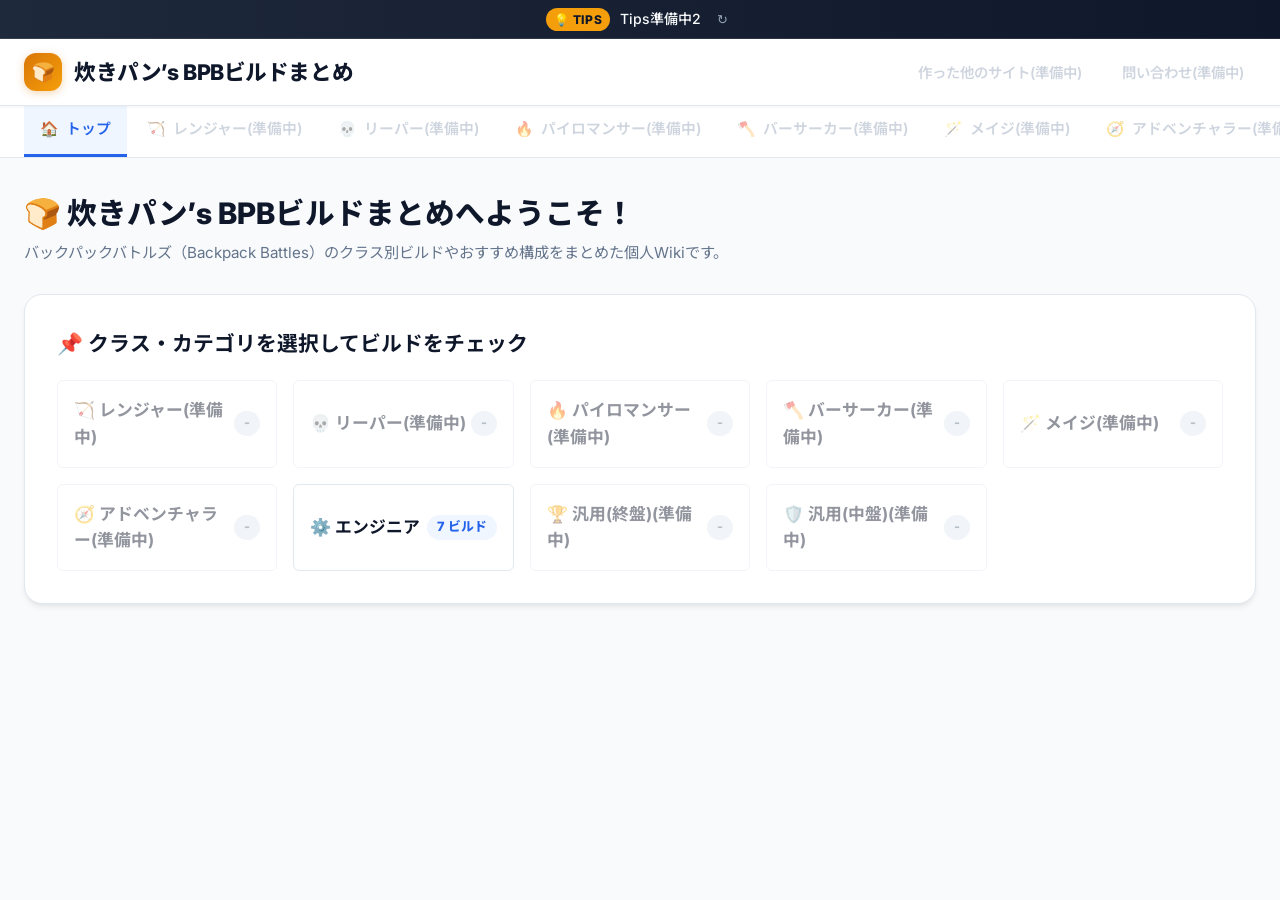
==== index.html @ 92892c9b "Add files via upload" ====
<!DOCTYPE html>
<html lang="ja">
<head>
  <meta charset="UTF-8">
  <meta name="viewport" content="width=device-width, initial-scale=1.0">
  <title>炊きパン’s BPBビルドまとめ - バックパックバトルズWiki</title>
  <meta name="description" content="Steamのゲーム『バックパックバトルズ（Backpack Battles）』のクラス別ビルド・おすすめ構成・Tipsまとめ個人Wikiサイトです。">
  <link rel="stylesheet" href="css/style.css?v=1.0.1">
</head>
<body>

  <!-- ランダムTips通知バー -->
  <div class="tips-bar" id="random-tips-bar">
    <span class="tips-badge">💡 Tips</span>
    <span class="tips-text" id="random-tips-text">読み込み中...</span>
    <button class="tips-refresh" id="tips-refresh-btn" title="他のTipsを表示">↻</button>
  </div>

  <!-- ヘッダー -->
  <header class="site-header">
    <div class="header-container">
      <a href="#" class="brand-logo" id="logo-btn">
        <div class="logo-icon">🍞</div>
        <span>炊きパン’s BPBビルドまとめ</span>
      </a>
      <div class="sub-links">
        <span class="sub-link-item disabled">作った他のサイト(準備中)</span>
        <span class="sub-link-item disabled">問い合わせ(準備中)</span>
      </div>
    </div>
  </header>

  <!-- クラス・カテゴリナビゲーション -->
  <div class="nav-scroll-wrapper">
    <nav class="main-nav" id="main-nav-tabs">
      <!-- JavaScriptで動的生成 -->
    </nav>
  </div>

  <!-- メインコンテンツ表示エリア -->
  <main class="main-container">
    
    <!-- ページタイトルセクション -->
    <div class="page-title-section" id="page-title-section">
      <!-- JavaScriptで表示更新 -->
    </div>

    <!-- ビルド分類クイックナビゲーション表 -->
    <div class="rank-summary-card" id="rank-summary-card" style="display: none;">
      <div class="rank-summary-header">
        <span>📊 ビルド一覧（クリックで移動）</span>
      </div>
      <div class="rank-grid">
        <div class="rank-column">
          <div class="rank-column-header">
            <span>S</span>
            <span class="rank-tag tag-s">S</span>
          </div>
          <ul class="rank-item-list" id="rank-list-s"></ul>
        </div>
        <div class="rank-column">
          <div class="rank-column-header">
            <span>A</span>
            <span class="rank-tag tag-a">A</span>
          </div>
          <ul class="rank-item-list" id="rank-list-a"></ul>
        </div>
        <div class="rank-column">
          <div class="rank-column-header">
            <span>B</span>
            <span class="rank-tag tag-b">B</span>
          </div>
          <ul class="rank-item-list" id="rank-list-b"></ul>
        </div>
      </div>
    </div>

    <!-- ビルドカード一覧コンテナ -->
    <div class="build-list-container" id="build-list-container">
      <!-- JavaScriptで動的描画 -->
    </div>

  </main>

  <!-- 右下：最上部に戻るボタン -->
  <button class="back-to-top" id="back-to-top-btn" title="ページの最上部へ戻る">▲</button>

  <!-- データファイル・アプリ処理の読み込み (キャッシュクリア用クエリ付与) -->
  <script src="js/data.js?v=1.0.1"></script>
  <script src="js/app.js?v=1.0.1"></script>
</body>
</html>
---- css/style.css ----
/* ===================================================
   炊きパン’s BPBビルドまとめ - スタイリッシュデザインシステム
   =================================================== */

@import url('https://fonts.googleapis.com/css2?family=Inter:wght@400;500;600;700;800&family=Noto+Sans+JP:wght@400;500;700;900&display=swap');

:root {
  --bg-main: #f8fafc;
  --bg-card: #ffffff;
  --bg-header: #ffffff;
  --text-main: #0f172a;
  --text-muted: #64748b;
  --text-light: #94a3b8;

  --border-color: #e2e8f0;
  --border-hover: #cbd5e1;

  --primary: #2563eb;
  --primary-hover: #1d4ed8;
  --primary-light: #eff6ff;

  --accent-gold: #d97706;
  --accent-silver: #475569;
  --accent-bronze: #b45309;

  --badge-s-bg: linear-gradient(135deg, #f59e0b, #d97706);
  --badge-a-bg: linear-gradient(135deg, #3b82f6, #1d4ed8);
  --badge-b-bg: linear-gradient(135deg, #10b981, #047857);

  --shadow-sm: 0 1px 3px rgba(0,0,0,0.05);
  --shadow-md: 0 4px 6px -1px rgba(0,0,0,0.07), 0 2px 4px -2px rgba(0,0,0,0.05);
  --shadow-lg: 0 10px 15px -3px rgba(0,0,0,0.08), 0 4px 6px -4px rgba(0,0,0,0.04);
  --shadow-hover: 0 20px 25px -5px rgba(0,0,0,0.1), 0 8px 10px -6px rgba(0,0,0,0.04);

  --radius-sm: 6px;
  --radius-md: 12px;
  --radius-lg: 18px;
  --radius-full: 9999px;

  --transition: all 0.25s cubic-bezier(0.4, 0, 0.2, 1);
}

* {
  box-sizing: border-box;
  margin: 0;
  padding: 0;
}

html {
  scroll-behavior: smooth;
}

body {
  font-family: 'Inter', 'Noto Sans JP', sans-serif;
  background-color: var(--bg-main);
  color: var(--text-main);
  line-height: 1.6;
  -webkit-font-smoothing: antialiased;
}

a {
  color: inherit;
  text-decoration: none;
}

/* --- トップ・ランダムTips通知バー --- */
.tips-bar {
  background: linear-gradient(90deg, #1e293b, #0f172a);
  color: #f8fafc;
  padding: 8px 16px;
  font-size: 0.875rem;
  display: flex;
  align-items: center;
  justify-content: center;
  gap: 10px;
  box-shadow: inset 0 -1px 0 rgba(255,255,255,0.1);
  position: relative;
  z-index: 100;
}

.tips-bar .tips-badge {
  background: #f59e0b;
  color: #0f172a;
  font-weight: 800;
  font-size: 0.75rem;
  padding: 2px 8px;
  border-radius: var(--radius-full);
  text-transform: uppercase;
  letter-spacing: 0.05em;
  flex-shrink: 0;
}

.tips-bar .tips-text {
  font-weight: 500;
  overflow: hidden;
  text-overflow: ellipsis;
  white-space: nowrap;
  max-width: 900px;
}

.tips-bar .tips-refresh {
  background: transparent;
  border: none;
  color: #94a3b8;
  cursor: pointer;
  padding: 2px 6px;
  border-radius: var(--radius-sm);
  transition: var(--transition);
}

.tips-bar .tips-refresh:hover {
  color: #ffffff;
  background: rgba(255,255,255,0.1);
}

/* --- ヘッダー ＆ メインナビゲーション --- */
.site-header {
  background-color: var(--bg-header);
  border-bottom: 1px solid var(--border-color);
  position: sticky;
  top: 0;
  z-index: 90;
  box-shadow: var(--shadow-sm);
}

.header-container {
  max-width: 1280px;
  margin: 0 auto;
  padding: 14px 24px;
  display: flex;
  align-items: center;
  justify-content: space-between;
  gap: 20px;
}

.brand-logo {
  display: flex;
  align-items: center;
  gap: 12px;
  font-size: 1.35rem;
  font-weight: 800;
  color: var(--text-main);
  letter-spacing: -0.02em;
}

.brand-logo .logo-icon {
  background: linear-gradient(135deg, #d97706, #f59e0b);
  color: #fff;
  width: 38px;
  height: 38px;
  display: flex;
  align-items: center;
  justify-content: center;
  border-radius: var(--radius-md);
  font-size: 1.2rem;
  box-shadow: 0 2px 8px rgba(217, 119, 6, 0.3);
}

.sub-links {
  display: flex;
  align-items: center;
  gap: 16px;
  font-size: 0.9rem;
  font-weight: 600;
}

.sub-link-item {
  color: var(--text-muted);
  padding: 6px 12px;
  border-radius: var(--radius-sm);
  transition: var(--transition);
}

.sub-link-item.disabled {
  opacity: 0.45;
  cursor: not-allowed;
  pointer-events: none;
  background: transparent !important;
  color: var(--text-light) !important;
}

.sub-link-item:hover {
  color: var(--primary);
  background: var(--primary-light);
}

/* ナビゲーションタブ（クラス・汎用・Tips） */
.nav-scroll-wrapper {
  background-color: #ffffff;
  border-bottom: 1px solid var(--border-color);
  overflow-x: auto;
  white-space: nowrap;
  scrollbar-width: none;
}

.nav-scroll-wrapper::-webkit-scrollbar {
  display: none;
}

.main-nav {
  max-width: 1280px;
  margin: 0 auto;
  padding: 0 24px;
  display: flex;
  gap: 4px;
}

.nav-tab {
  display: inline-flex;
  align-items: center;
  gap: 8px;
  padding: 12px 16px;
  font-size: 0.925rem;
  font-weight: 600;
  color: var(--text-muted);
  border-bottom: 3px solid transparent;
  cursor: pointer;
  transition: var(--transition);
}

.nav-tab.disabled {
  opacity: 0.45;
  cursor: not-allowed !important;
  pointer-events: none !important;
  color: var(--text-light) !important;
  background: transparent !important;
}

.nav-tab:hover {
  color: var(--text-main);
  background: #f1f5f9;
}

.nav-tab.active {
  color: var(--primary);
  border-bottom-color: var(--primary);
  background: #eff6ff;
}

/* --- コンテンツレイアウト --- */
.main-container {
  max-width: 1280px;
  margin: 0 auto;
  padding: 32px 24px 80px 24px;
}

.page-title-section {
  margin-bottom: 28px;
}

.page-title {
  font-size: 1.85rem;
  font-weight: 800;
  display: flex;
  align-items: center;
  gap: 12px;
  color: var(--text-main);
}

.page-subtitle {
  font-size: 0.95rem;
  color: var(--text-muted);
  margin-top: 4px;
}

/* --- 分類クイックナビゲーション表 --- */
.rank-summary-card {
  background: var(--bg-card);
  border: 1px solid var(--border-color);
  border-radius: var(--radius-md);
  padding: 20px;
  margin-bottom: 36px;
  box-shadow: var(--shadow-sm);
}

.rank-summary-header {
  font-size: 1rem;
  font-weight: 700;
  margin-bottom: 14px;
  display: flex;
  align-items: center;
  gap: 8px;
  color: var(--text-main);
}

.rank-grid {
  display: grid;
  grid-template-columns: repeat(auto-fit, minmax(280px, 1fr));
  gap: 16px;
}

.rank-column {
  background: #f8fafc;
  border: 1px solid var(--border-color);
  border-radius: var(--radius-sm);
  padding: 14px;
}

.rank-column-header {
  font-size: 0.875rem;
  font-weight: 800;
  display: flex;
  align-items: center;
  justify-content: space-between;
  margin-bottom: 10px;
  padding-bottom: 8px;
  border-bottom: 2px solid var(--border-color);
}

.rank-tag {
  display: inline-flex;
  align-items: center;
  justify-content: center;
  padding: 2px 10px;
  border-radius: var(--radius-full);
  color: #fff;
  font-weight: 800;
  font-size: 0.75rem;
}

.rank-tag.tag-s { background: var(--badge-s-bg); }
.rank-tag.tag-a { background: var(--badge-a-bg); }
.rank-tag.tag-b { background: var(--badge-b-bg); }

.rank-item-list {
  list-style: none;
  display: flex;
  flex-direction: column;
  gap: 8px;
}

.rank-item-link {
  display: flex;
  align-items: center;
  justify-content: space-between;
  padding: 8px 12px;
  background: #ffffff;
  border: 1px solid var(--border-color);
  border-radius: var(--radius-sm);
  font-size: 0.875rem;
  font-weight: 600;
  color: var(--text-main);
  transition: var(--transition);
  cursor: pointer;
}

.rank-item-link.disabled {
  opacity: 0.45;
  cursor: not-allowed;
  pointer-events: none;
  box-shadow: none !important;
  transform: none !important;
}

.rank-item-link:hover {
  border-color: var(--primary);
  color: var(--primary);
  transform: translateX(4px);
  box-shadow: var(--shadow-sm);
}

/* --- ビルドカード（テンプレート） --- */
.build-list-container {
  display: flex;
  flex-direction: column;
  gap: 40px;
}

.build-card {
  background: var(--bg-card);
  border: 1px solid var(--border-color);
  border-radius: var(--radius-lg);
  overflow: hidden;
  box-shadow: var(--shadow-md);
  transition: var(--transition);
  scroll-margin-top: 120px;
}

.build-card:hover {
  box-shadow: var(--shadow-lg);
  border-color: var(--border-hover);
}

.build-card-header {
  padding: 20px 24px;
  background: linear-gradient(to right, #f8fafc, #ffffff);
  border-bottom: 1px solid var(--border-color);
  display: flex;
  align-items: center;
  justify-content: space-between;
  gap: 16px;
}

.build-title-group {
  display: flex;
  align-items: center;
  gap: 14px;
}

.build-title {
  font-size: 1.35rem;
  font-weight: 800;
  color: var(--text-main);
}

.build-card-body {
  padding: 24px;
  display: grid;
  grid-template-columns: 1fr 1fr;
  gap: 24px;
}

.build-card-body.single-column {
  grid-template-columns: 1fr;
}

@media (max-width: 900px) {
  .build-card-body {
    grid-template-columns: 1fr;
  }
}

.build-section-box {
  background: #f8fafc;
  border: 1px solid var(--border-color);
  border-radius: var(--radius-md);
  padding: 18px;
}

.section-label {
  font-size: 0.85rem;
  font-weight: 700;
  color: var(--text-muted);
  text-transform: uppercase;
  letter-spacing: 0.05em;
  margin-bottom: 12px;
  display: flex;
  align-items: center;
  gap: 6px;
}

/* 画像ラッパー：画像全体が見切れないようにcontain表示 */
.build-image-wrapper {
  width: 100%;
  max-height: 480px;
  background-color: #f1f5f9;
  border-radius: var(--radius-sm);
  overflow: hidden;
  margin-bottom: 14px;
  display: flex;
  align-items: center;
  justify-content: center;
  padding: 8px;
}

.build-image-wrapper img {
  max-width: 100%;
  max-height: 460px;
  width: auto;
  height: auto;
  object-fit: contain;
  border-radius: 4px;
}

.build-description {
  font-size: 0.95rem;
  color: var(--text-main);
  line-height: 1.65;
}

/* --- Tipsページスタイル --- */
.tips-grid {
  display: grid;
  grid-template-columns: repeat(auto-fill, minmax(320px, 1fr));
  gap: 20px;
}

.tips-card {
  background: var(--bg-card);
  border: 1px solid var(--border-color);
  border-radius: var(--radius-md);
  padding: 20px;
  box-shadow: var(--shadow-sm);
  display: flex;
  gap: 16px;
  transition: var(--transition);
}

.tips-card:hover {
  transform: translateY(-2px);
  box-shadow: var(--shadow-md);
  border-color: var(--primary);
}

.tips-icon {
  background: #fef3c7;
  color: #d97706;
  width: 40px;
  height: 40px;
  border-radius: var(--radius-full);
  display: flex;
  align-items: center;
  justify-content: center;
  font-size: 1.2rem;
  flex-shrink: 0;
}

.tips-content {
  font-size: 0.95rem;
  color: var(--text-main);
  font-weight: 500;
}

/* --- 右下 ページ最上部に戻るボタン --- */
.back-to-top {
  position: fixed;
  bottom: 28px;
  right: 28px;
  width: 48px;
  height: 48px;
  background: linear-gradient(135deg, #1e293b, #0f172a);
  color: #ffffff;
  border: none;
  border-radius: var(--radius-full);
  display: flex;
  align-items: center;
  justify-content: center;
  font-size: 1.25rem;
  cursor: pointer;
  box-shadow: var(--shadow-lg);
  opacity: 0;
  visibility: hidden;
  transition: var(--transition);
  z-index: 99;
}

.back-to-top.visible {
  opacity: 1;
  visibility: visible;
}

.back-to-top:hover {
  transform: translateY(-4px);
  background: #000;
}

/* --- 管理画面（admin.html）用の独自スタイル --- */
.admin-container {
  max-width: 1100px;
  margin: 0 auto;
  padding: 32px 24px;
}

.admin-header {
  display: flex;
  align-items: center;
  justify-content: space-between;
  margin-bottom: 24px;
  padding-bottom: 16px;
  border-bottom: 2px solid var(--border-color);
}

.admin-actions {
  display: flex;
  gap: 12px;
}

.btn {
  display: inline-flex;
  align-items: center;
  gap: 8px;
  padding: 10px 20px;
  font-size: 0.9rem;
  font-weight: 700;
  border-radius: var(--radius-sm);
  border: none;
  cursor: pointer;
  transition: var(--transition);
}

.btn-icon {
  padding: 4px 8px;
  font-size: 0.8rem;
  background: #f1f5f9;
  border: 1px solid var(--border-color);
  border-radius: var(--radius-sm);
  cursor: pointer;
  transition: var(--transition);
}
.btn-icon:hover {
  background: var(--primary-light);
  color: var(--primary);
  border-color: var(--primary);
}

.btn-primary {
  background: var(--primary);
  color: #fff;
}
.btn-primary:hover { background: var(--primary-hover); }

.btn-secondary {
  background: #e2e8f0;
  color: #1e293b;
}
.btn-secondary:hover { background: #cbd5e1; }

.btn-danger {
  background: #ef4444;
  color: #fff;
}
.btn-danger:hover { background: #dc2626; }

.form-group {
  margin-bottom: 16px;
}

.form-label {
  display: block;
  font-size: 0.875rem;
  font-weight: 700;
  margin-bottom: 6px;
  color: var(--text-main);
}

.form-input, .form-select, .form-textarea {
  width: 100%;
  padding: 10px 14px;
  font-size: 0.925rem;
  border: 1px solid var(--border-color);
  border-radius: var(--radius-sm);
  background: #fff;
  transition: var(--transition);
}

.form-input:focus, .form-select:focus, .form-textarea:focus {
  outline: none;
  border-color: var(--primary);
  box-shadow: 0 0 0 3px rgba(37, 99, 235, 0.15);
}

.form-textarea {
  resize: vertical;
  min-height: 90px;
}

/* --- ドラッグ＆ドロップ ゾーン用スタイル --- */
.drop-zone {
  border: 2px dashed #cbd5e1;
  border-radius: var(--radius-md);
  padding: 20px;
  text-align: center;
  background-color: #f8fafc;
  cursor: pointer;
  transition: var(--transition);
  position: relative;
}

.drop-zone:hover, .drop-zone.drag-over {
  border-color: var(--primary);
  background-color: #eff6ff;
}

.drop-zone-content {
  display: flex;
  flex-direction: column;
  align-items: center;
  gap: 8px;
}

.drop-icon {
  font-size: 2rem;
}

.drop-text {
  font-size: 0.875rem;
  color: var(--text-muted);
  font-weight: 500;
  line-height: 1.4;
}

.drop-link {
  color: var(--primary);
  font-weight: 700;
  text-decoration: underline;
}

.file-input-hidden {
  display: none;
}

.image-preview-wrapper {
  position: relative;
  width: 100%;
  max-height: 220px;
  border-radius: var(--radius-sm);
  overflow: hidden;
  border: 1px solid var(--border-color);
  background-color: #f1f5f9;
  display: flex;
  align-items: center;
  justify-content: center;
  padding: 4px;
}

.image-preview-wrapper img {
  max-width: 100%;
  max-height: 210px;
  width: auto;
  height: auto;
  object-fit: contain;
  display: block;
}

.btn-clear-image {
  position: absolute;
  top: 8px;
  right: 8px;
  background: rgba(15, 23, 42, 0.75);
  color: #fff;
  border: none;
  width: 28px;
  height: 28px;
  border-radius: var(--radius-full);
  cursor: pointer;
  display: flex;
  align-items: center;
  justify-content: center;
  font-weight: 800;
  font-size: 0.8rem;
  transition: var(--transition);
}

.btn-clear-image:hover {
  background: #ef4444;
}
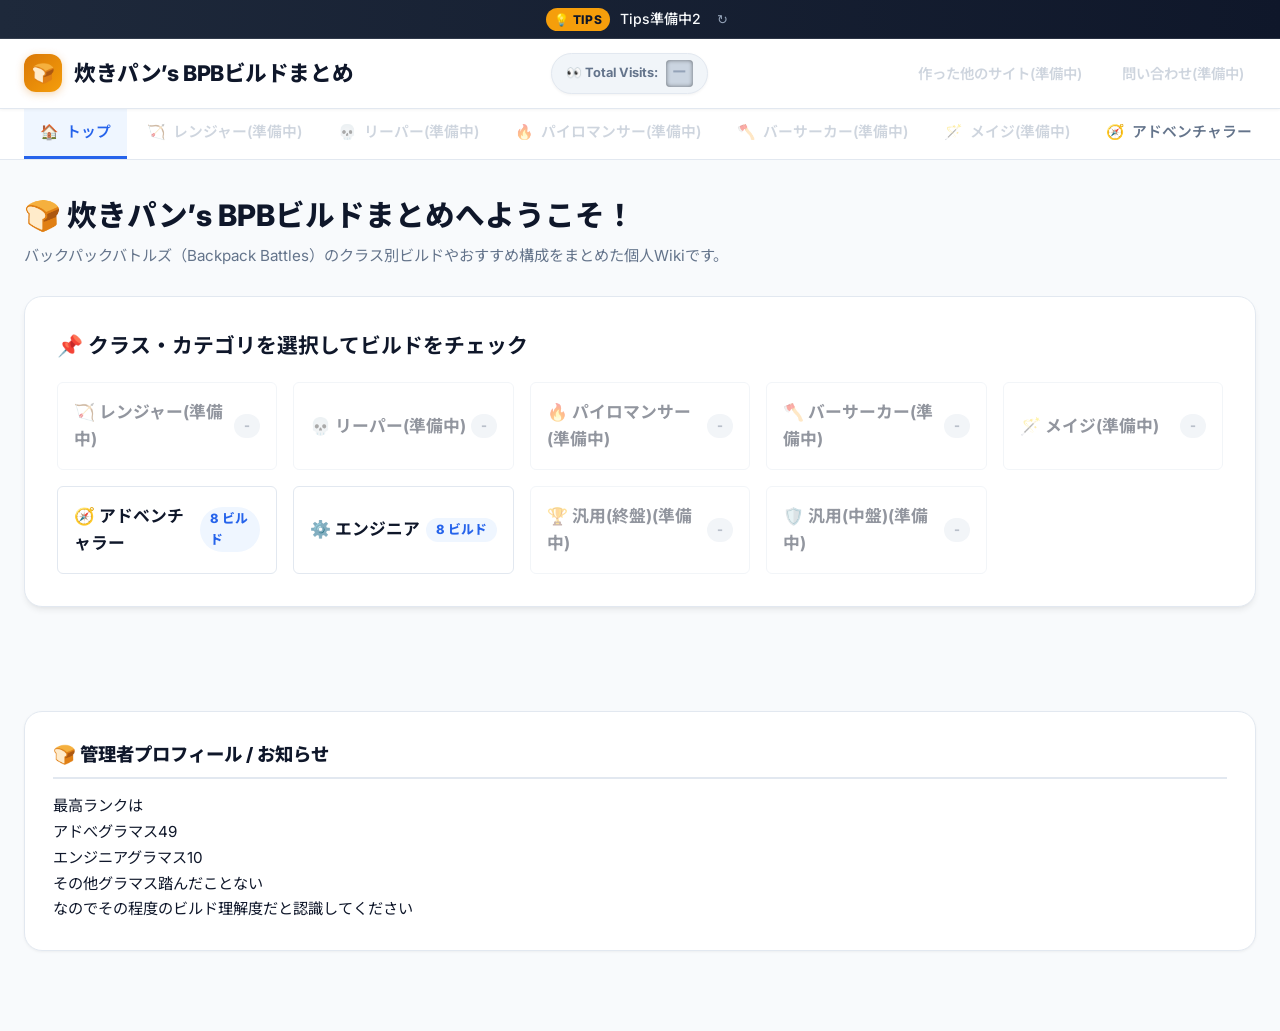
==== commit b64ca263: "Add files via upload" ====
--- a/index.html
+++ b/index.html
@@ -5,7 +5,7 @@
   <meta name="viewport" content="width=device-width, initial-scale=1.0">
   <title>炊きパン’s BPBビルドまとめ - バックパックバトルズWiki</title>
   <meta name="description" content="Steamのゲーム『バックパックバトルズ（Backpack Battles）』のクラス別ビルド・おすすめ構成・Tipsまとめ個人Wikiサイトです。">
-  <link rel="stylesheet" href="css/style.css?v=1.0.1">
+  <link rel="stylesheet" href="css/style.css?v=1.0.6">
 </head>
 <body>
 
@@ -23,6 +23,15 @@
         <div class="logo-icon">🍞</div>
         <span>炊きパン’s BPBビルドまとめ</span>
       </a>
+
+      <!-- 🌟 来訪者カウンターバッジ (CounterAPI連動) -->
+      <div class="global-counter-badge" id="global-counter" title="総来訪者数">
+        <span class="counter-label">👀 Total Visits:</span>
+        <div class="global-counter-value" id="global-counter-value">
+          <span class="counter-digit offline-dash">ー</span>
+        </div>
+      </div>
+
       <div class="sub-links">
         <span class="sub-link-item disabled">作った他のサイト(準備中)</span>
         <span class="sub-link-item disabled">問い合わせ(準備中)</span>
@@ -30,7 +39,7 @@
     </div>
   </header>
 
-  <!-- クラス・カテゴリナビゲーション -->
+  <!-- クラス・カテゴリナビゲーション (スマホ改行防止・横スクロール) -->
   <div class="nav-scroll-wrapper">
     <nav class="main-nav" id="main-nav-tabs">
       <!-- JavaScriptで動的生成 -->
@@ -53,21 +62,21 @@
       <div class="rank-grid">
         <div class="rank-column">
           <div class="rank-column-header">
-            <span>S</span>
+            <span>強い</span>
             <span class="rank-tag tag-s">S</span>
           </div>
           <ul class="rank-item-list" id="rank-list-s"></ul>
         </div>
         <div class="rank-column">
           <div class="rank-column-header">
-            <span>A</span>
+            <span>そこそこ</span>
             <span class="rank-tag tag-a">A</span>
           </div>
           <ul class="rank-item-list" id="rank-list-a"></ul>
         </div>
         <div class="rank-column">
           <div class="rank-column-header">
-            <span>B</span>
+            <span>微妙</span>
             <span class="rank-tag tag-b">B</span>
           </div>
           <ul class="rank-item-list" id="rank-list-b"></ul>
@@ -86,7 +95,7 @@
   <button class="back-to-top" id="back-to-top-btn" title="ページの最上部へ戻る">▲</button>
 
   <!-- データファイル・アプリ処理の読み込み (キャッシュクリア用クエリ付与) -->
-  <script src="js/data.js?v=1.0.1"></script>
-  <script src="js/app.js?v=1.0.1"></script>
+  <script src="js/data.js?v=1.0.7"></script>
+  <script src="js/app.js?v=1.0.7"></script>
 </body>
 </html>
--- a/css/style.css
+++ b/css/style.css
@@ -131,6 +131,13 @@
   align-items: center;
   justify-content: space-between;
   gap: 20px;
+  flex-wrap: nowrap;
+  overflow-x: auto;
+  scrollbar-width: none;
+}
+
+.header-container::-webkit-scrollbar {
+  display: none;
 }
 
 .brand-logo {
@@ -141,6 +148,8 @@
   font-weight: 800;
   color: var(--text-main);
   letter-spacing: -0.02em;
+  white-space: nowrap;
+  flex-shrink: 0;
 }
 
 .brand-logo .logo-icon {
@@ -156,12 +165,66 @@
   box-shadow: 0 2px 8px rgba(217, 119, 6, 0.3);
 }
 
+/* --- 🌟 来訪者カウンターバッジ用スタイル --- */
+.global-counter-badge {
+  display: inline-flex;
+  align-items: center;
+  gap: 8px;
+  background: #f1f5f9;
+  border: 1px solid var(--border-color);
+  padding: 6px 14px;
+  border-radius: var(--radius-full);
+  font-size: 0.85rem;
+  font-weight: 700;
+  color: var(--text-main);
+  white-space: nowrap;
+  flex-shrink: 0;
+  box-shadow: var(--shadow-sm);
+}
+
+.counter-label {
+  color: var(--text-muted);
+  font-size: 0.8rem;
+}
+
+.global-counter-value {
+  display: flex;
+  align-items: center;
+  gap: 2px;
+}
+
+.counter-digit {
+  background: #1e293b;
+  color: #38bdf8;
+  font-family: monospace, sans-serif;
+  font-weight: 900;
+  padding: 2px 6px;
+  border-radius: 4px;
+  font-size: 0.875rem;
+  letter-spacing: 0.05em;
+  box-shadow: inset 0 0 4px rgba(0,0,0,0.5);
+}
+
+.counter-comma {
+  color: var(--text-muted);
+  font-weight: 900;
+  font-size: 0.85rem;
+  margin: 0 1px;
+}
+
+.counter-digit.offline-dash {
+  color: #94a3b8;
+  background: #cbd5e1;
+}
+
 .sub-links {
   display: flex;
   align-items: center;
   gap: 16px;
   font-size: 0.9rem;
   font-weight: 600;
+  white-space: nowrap;
+  flex-shrink: 0;
 }
 
 .sub-link-item {
@@ -191,6 +254,7 @@
   overflow-x: auto;
   white-space: nowrap;
   scrollbar-width: none;
+  -webkit-overflow-scrolling: touch;
 }
 
 .nav-scroll-wrapper::-webkit-scrollbar {
@@ -202,6 +266,7 @@
   margin: 0 auto;
   padding: 0 24px;
   display: flex;
+  flex-wrap: nowrap;
   gap: 4px;
 }
 
@@ -216,6 +281,8 @@
   border-bottom: 3px solid transparent;
   cursor: pointer;
   transition: var(--transition);
+  white-space: nowrap;
+  flex-shrink: 0;
 }
 
 .nav-tab.disabled {
@@ -405,19 +472,9 @@
 
 .build-card-body {
   padding: 24px;
-  display: grid;
-  grid-template-columns: 1fr 1fr;
+  display: flex;
+  flex-direction: column;
   gap: 24px;
-}
-
-.build-card-body.single-column {
-  grid-template-columns: 1fr;
-}
-
-@media (max-width: 900px) {
-  .build-card-body {
-    grid-template-columns: 1fr;
-  }
 }
 
 .build-section-box {
@@ -462,10 +519,43 @@
   border-radius: 4px;
 }
 
+/* 🌟 ビルド説明：改行（\n）を保持して綺麗に表示 */
 .build-description {
   font-size: 0.95rem;
   color: var(--text-main);
   line-height: 1.65;
+  white-space: pre-wrap;
+  word-break: break-word;
+}
+
+/* 🌟 トップページの自己紹介・プロフィールカードスタイル */
+.profile-card {
+  background: var(--bg-card);
+  border: 1px solid var(--border-color);
+  border-radius: var(--radius-lg);
+  padding: 28px;
+  margin-top: 32px;
+  box-shadow: var(--shadow-sm);
+}
+
+.profile-header {
+  font-size: 1.15rem;
+  font-weight: 800;
+  margin-bottom: 14px;
+  display: flex;
+  align-items: center;
+  gap: 10px;
+  color: var(--text-main);
+  border-bottom: 2px solid var(--border-color);
+  padding-bottom: 8px;
+}
+
+.profile-content {
+  font-size: 0.95rem;
+  color: var(--text-main);
+  line-height: 1.7;
+  white-space: pre-wrap;
+  word-break: break-word;
 }
 
 /* --- Tipsページスタイル --- */
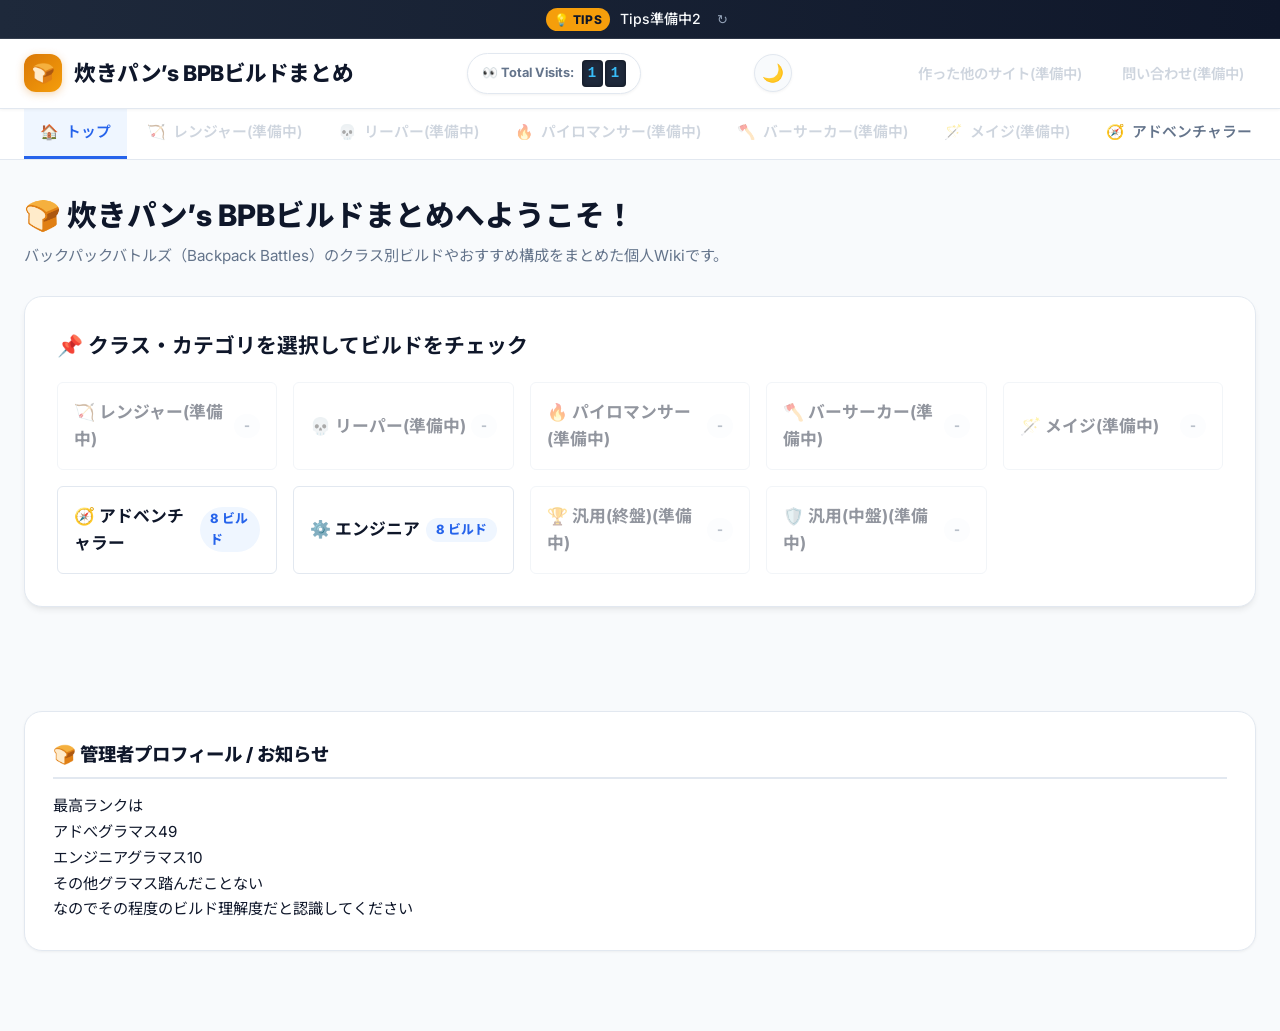
==== commit 3930a7a3: "Add files via upload" ====
--- a/index.html
+++ b/index.html
@@ -5,7 +5,15 @@
   <meta name="viewport" content="width=device-width, initial-scale=1.0">
   <title>炊きパン’s BPBビルドまとめ - バックパックバトルズWiki</title>
   <meta name="description" content="Steamのゲーム『バックパックバトルズ（Backpack Battles）』のクラス別ビルド・おすすめ構成・Tipsまとめ個人Wikiサイトです。">
-  <link rel="stylesheet" href="css/style.css?v=1.0.6">
+  <link rel="stylesheet" href="css/style.css?v=1.1.2">
+  <script>
+    (function() {
+      var saved = localStorage.getItem('bpb_theme');
+      if (saved === 'dark') {
+        document.documentElement.setAttribute('data-theme', 'dark');
+      }
+    })();
+  </script>
 </head>
 <body>
 
@@ -24,13 +32,16 @@
         <span>炊きパン’s BPBビルドまとめ</span>
       </a>
 
-      <!-- 🌟 来訪者カウンターバッジ (CounterAPI連動) -->
+      <!-- 🌟 来訪者カウンターバッジ -->
       <div class="global-counter-badge" id="global-counter" title="総来訪者数">
         <span class="counter-label">👀 Total Visits:</span>
         <div class="global-counter-value" id="global-counter-value">
           <span class="counter-digit offline-dash">ー</span>
         </div>
       </div>
+
+      <!-- 🌙/☀️ テーマ切替ボタン -->
+      <button id="theme-toggle-btn" class="theme-toggle-btn" title="ダークモード/ライトモード切替">🌙</button>
 
       <div class="sub-links">
         <span class="sub-link-item disabled">作った他のサイト(準備中)</span>
@@ -95,7 +106,7 @@
   <button class="back-to-top" id="back-to-top-btn" title="ページの最上部へ戻る">▲</button>
 
   <!-- データファイル・アプリ処理の読み込み (キャッシュクリア用クエリ付与) -->
-  <script src="js/data.js?v=1.0.7"></script>
-  <script src="js/app.js?v=1.0.7"></script>
+  <script src="js/data.js?v=1.1.2"></script>
+  <script src="js/app.js?v=1.1.2"></script>
 </body>
 </html>
--- a/css/style.css
+++ b/css/style.css
@@ -38,6 +38,25 @@
   --radius-full: 9999px;
 
   --transition: all 0.25s cubic-bezier(0.4, 0, 0.2, 1);
+}
+
+/* 🌙 ダークモード用カラーパレットシステム */
+html[data-theme="dark"], body[data-theme="dark"] {
+  --bg-main: #0f172a;
+  --bg-card: #1e293b;
+  --bg-header: #1e293b;
+  --text-main: #f8fafc;
+  --text-muted: #94a3b8;
+  --text-light: #64748b;
+
+  --border-color: #334155;
+  --border-hover: #475569;
+
+  --primary-light: rgba(37, 99, 235, 0.25);
+
+  --shadow-sm: 0 1px 3px rgba(0,0,0,0.3);
+  --shadow-md: 0 4px 6px -1px rgba(0,0,0,0.4);
+  --shadow-lg: 0 10px 15px -3px rgba(0,0,0,0.5);
 }
 
 * {
@@ -170,7 +189,7 @@
   display: inline-flex;
   align-items: center;
   gap: 8px;
-  background: #f1f5f9;
+  background: var(--bg-card);
   border: 1px solid var(--border-color);
   padding: 6px 14px;
   border-radius: var(--radius-full);
@@ -227,6 +246,30 @@
   flex-shrink: 0;
 }
 
+/* 🌙 テーマ切替ボタン */
+.theme-toggle-btn {
+  background: var(--bg-main);
+  border: 1px solid var(--border-color);
+  color: var(--text-main);
+  width: 38px;
+  height: 38px;
+  border-radius: var(--radius-full);
+  display: inline-flex;
+  align-items: center;
+  justify-content: center;
+  font-size: 1.1rem;
+  cursor: pointer;
+  transition: var(--transition);
+  box-shadow: var(--shadow-sm);
+  flex-shrink: 0;
+}
+
+.theme-toggle-btn:hover {
+  border-color: var(--primary);
+  transform: scale(1.08);
+  box-shadow: var(--shadow-md);
+}
+
 .sub-link-item {
   color: var(--text-muted);
   padding: 6px 12px;
@@ -249,7 +292,7 @@
 
 /* ナビゲーションタブ（クラス・汎用・Tips） */
 .nav-scroll-wrapper {
-  background-color: #ffffff;
+  background-color: var(--bg-header);
   border-bottom: 1px solid var(--border-color);
   overflow-x: auto;
   white-space: nowrap;
@@ -295,13 +338,13 @@
 
 .nav-tab:hover {
   color: var(--text-main);
-  background: #f1f5f9;
+  background: var(--bg-main);
 }
 
 .nav-tab.active {
   color: var(--primary);
   border-bottom-color: var(--primary);
-  background: #eff6ff;
+  background: var(--primary-light);
 }
 
 /* --- コンテンツレイアウト --- */
@@ -357,7 +400,7 @@
 }
 
 .rank-column {
-  background: #f8fafc;
+  background: var(--bg-main);
   border: 1px solid var(--border-color);
   border-radius: var(--radius-sm);
   padding: 14px;
@@ -401,7 +444,7 @@
   align-items: center;
   justify-content: space-between;
   padding: 8px 12px;
-  background: #ffffff;
+  background: var(--bg-card);
   border: 1px solid var(--border-color);
   border-radius: var(--radius-sm);
   font-size: 0.875rem;
@@ -450,7 +493,7 @@
 
 .build-card-header {
   padding: 20px 24px;
-  background: linear-gradient(to right, #f8fafc, #ffffff);
+  background: var(--bg-header);
   border-bottom: 1px solid var(--border-color);
   display: flex;
   align-items: center;
@@ -478,7 +521,7 @@
 }
 
 .build-section-box {
-  background: #f8fafc;
+  background: var(--bg-main);
   border: 1px solid var(--border-color);
   border-radius: var(--radius-md);
   padding: 18px;
@@ -500,7 +543,8 @@
 .build-image-wrapper {
   width: 100%;
   max-height: 480px;
-  background-color: #f1f5f9;
+  background-color: var(--bg-card);
+  border: 1px solid var(--border-color);
   border-radius: var(--radius-sm);
   overflow: hidden;
   margin-bottom: 14px;
@@ -671,7 +715,8 @@
 .btn-icon {
   padding: 4px 8px;
   font-size: 0.8rem;
-  background: #f1f5f9;
+  background: var(--bg-card);
+  color: var(--text-main);
   border: 1px solid var(--border-color);
   border-radius: var(--radius-sm);
   cursor: pointer;
@@ -690,10 +735,13 @@
 .btn-primary:hover { background: var(--primary-hover); }
 
 .btn-secondary {
-  background: #e2e8f0;
-  color: #1e293b;
-}
-.btn-secondary:hover { background: #cbd5e1; }
+  background: var(--bg-main);
+  color: var(--text-main);
+  border: 1px solid var(--border-color);
+}
+.btn-secondary:hover {
+  background: var(--border-color);
+}
 
 .btn-danger {
   background: #ef4444;
@@ -719,7 +767,8 @@
   font-size: 0.925rem;
   border: 1px solid var(--border-color);
   border-radius: var(--radius-sm);
-  background: #fff;
+  background: var(--bg-card);
+  color: var(--text-main);
   transition: var(--transition);
 }
 
@@ -736,11 +785,11 @@
 
 /* --- ドラッグ＆ドロップ ゾーン用スタイル --- */
 .drop-zone {
-  border: 2px dashed #cbd5e1;
+  border: 2px dashed var(--border-color);
   border-radius: var(--radius-md);
   padding: 20px;
   text-align: center;
-  background-color: #f8fafc;
+  background-color: var(--bg-main);
   cursor: pointer;
   transition: var(--transition);
   position: relative;
@@ -748,7 +797,7 @@
 
 .drop-zone:hover, .drop-zone.drag-over {
   border-color: var(--primary);
-  background-color: #eff6ff;
+  background-color: var(--primary-light);
 }
 
 .drop-zone-content {
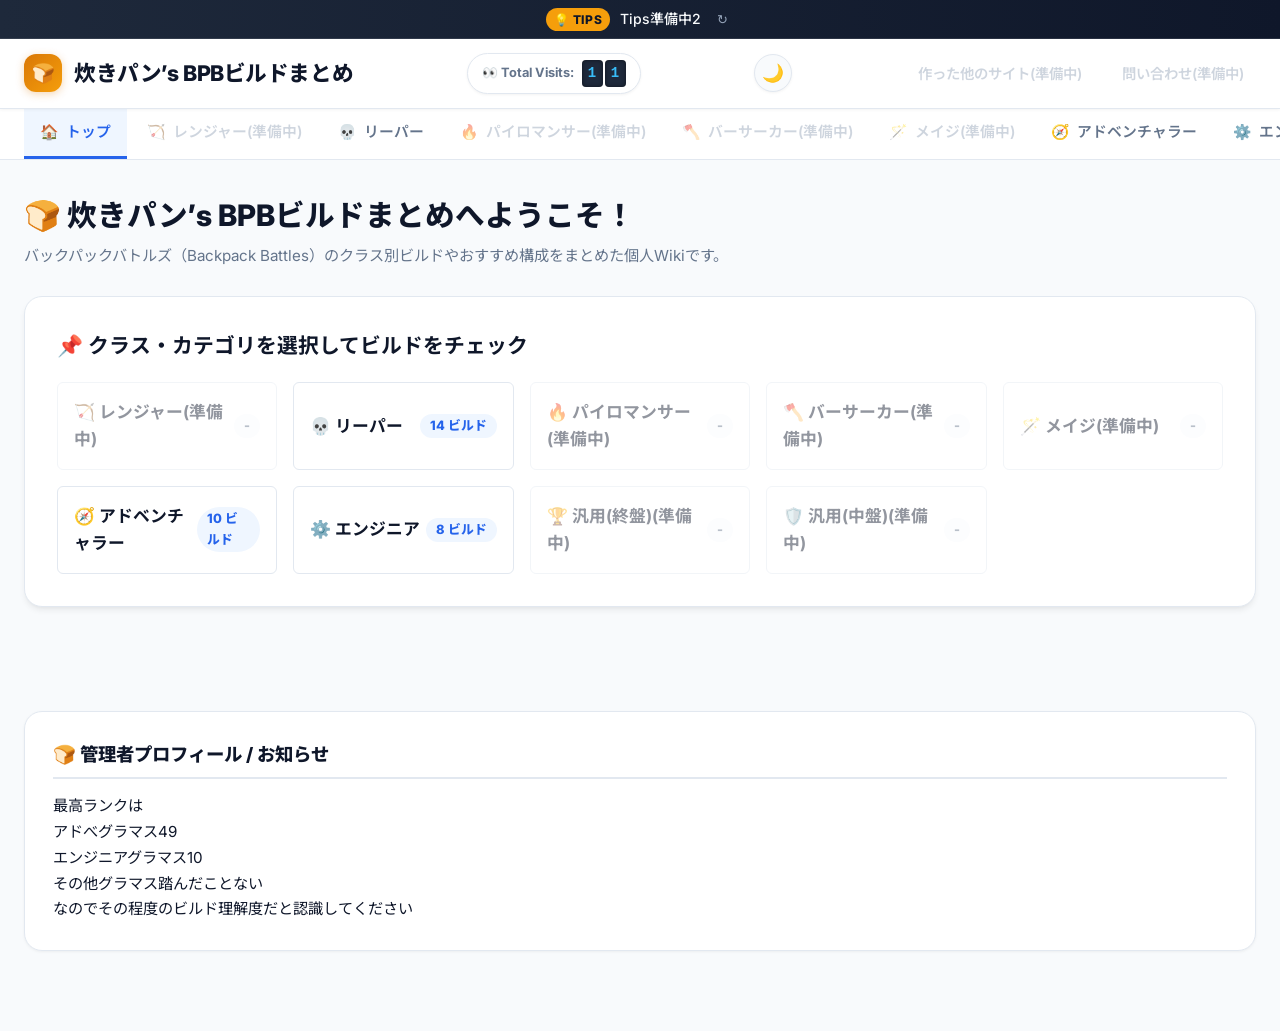
==== commit f1aebaf8: "Add files via upload" ====
--- a/index.html
+++ b/index.html
@@ -106,7 +106,7 @@
   <button class="back-to-top" id="back-to-top-btn" title="ページの最上部へ戻る">▲</button>
 
   <!-- データファイル・アプリ処理の読み込み (キャッシュクリア用クエリ付与) -->
-  <script src="js/data.js?v=1.1.2"></script>
-  <script src="js/app.js?v=1.1.2"></script>
+  <script src="js/data.js?v=1.1.3"></script>
+  <script src="js/app.js?v=1.1.3"></script>
 </body>
 </html>
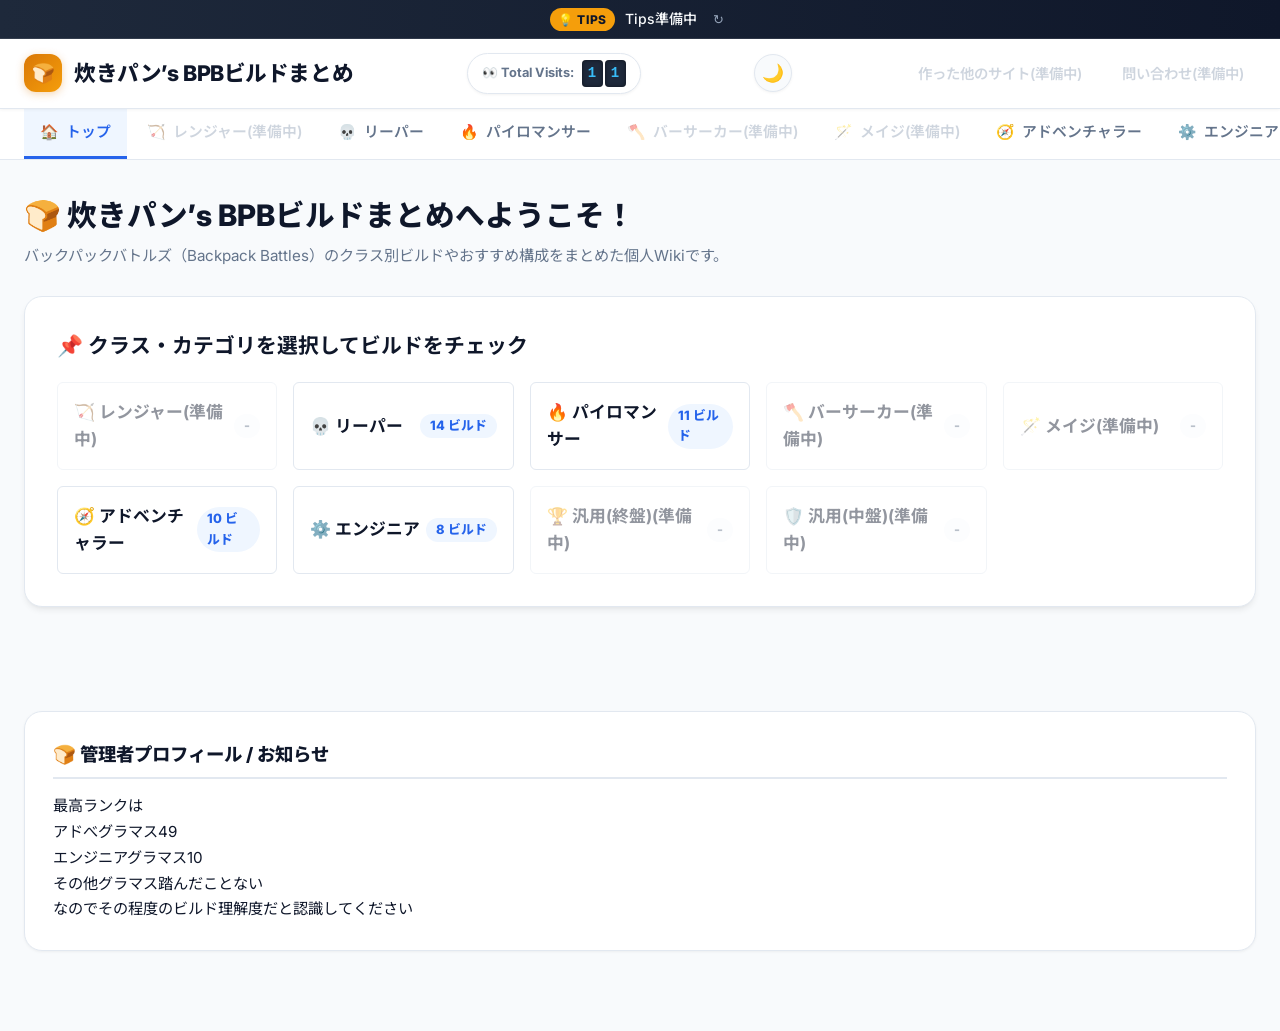
==== commit f39a04e3: "Add files via upload" ====
--- a/index.html
+++ b/index.html
@@ -106,7 +106,7 @@
   <button class="back-to-top" id="back-to-top-btn" title="ページの最上部へ戻る">▲</button>
 
   <!-- データファイル・アプリ処理の読み込み (キャッシュクリア用クエリ付与) -->
-  <script src="js/data.js?v=1.1.3"></script>
-  <script src="js/app.js?v=1.1.3"></script>
+  <script src="js/data.js?v=1.1.4"></script>
+  <script src="js/app.js?v=1.1.4"></script>
 </body>
 </html>
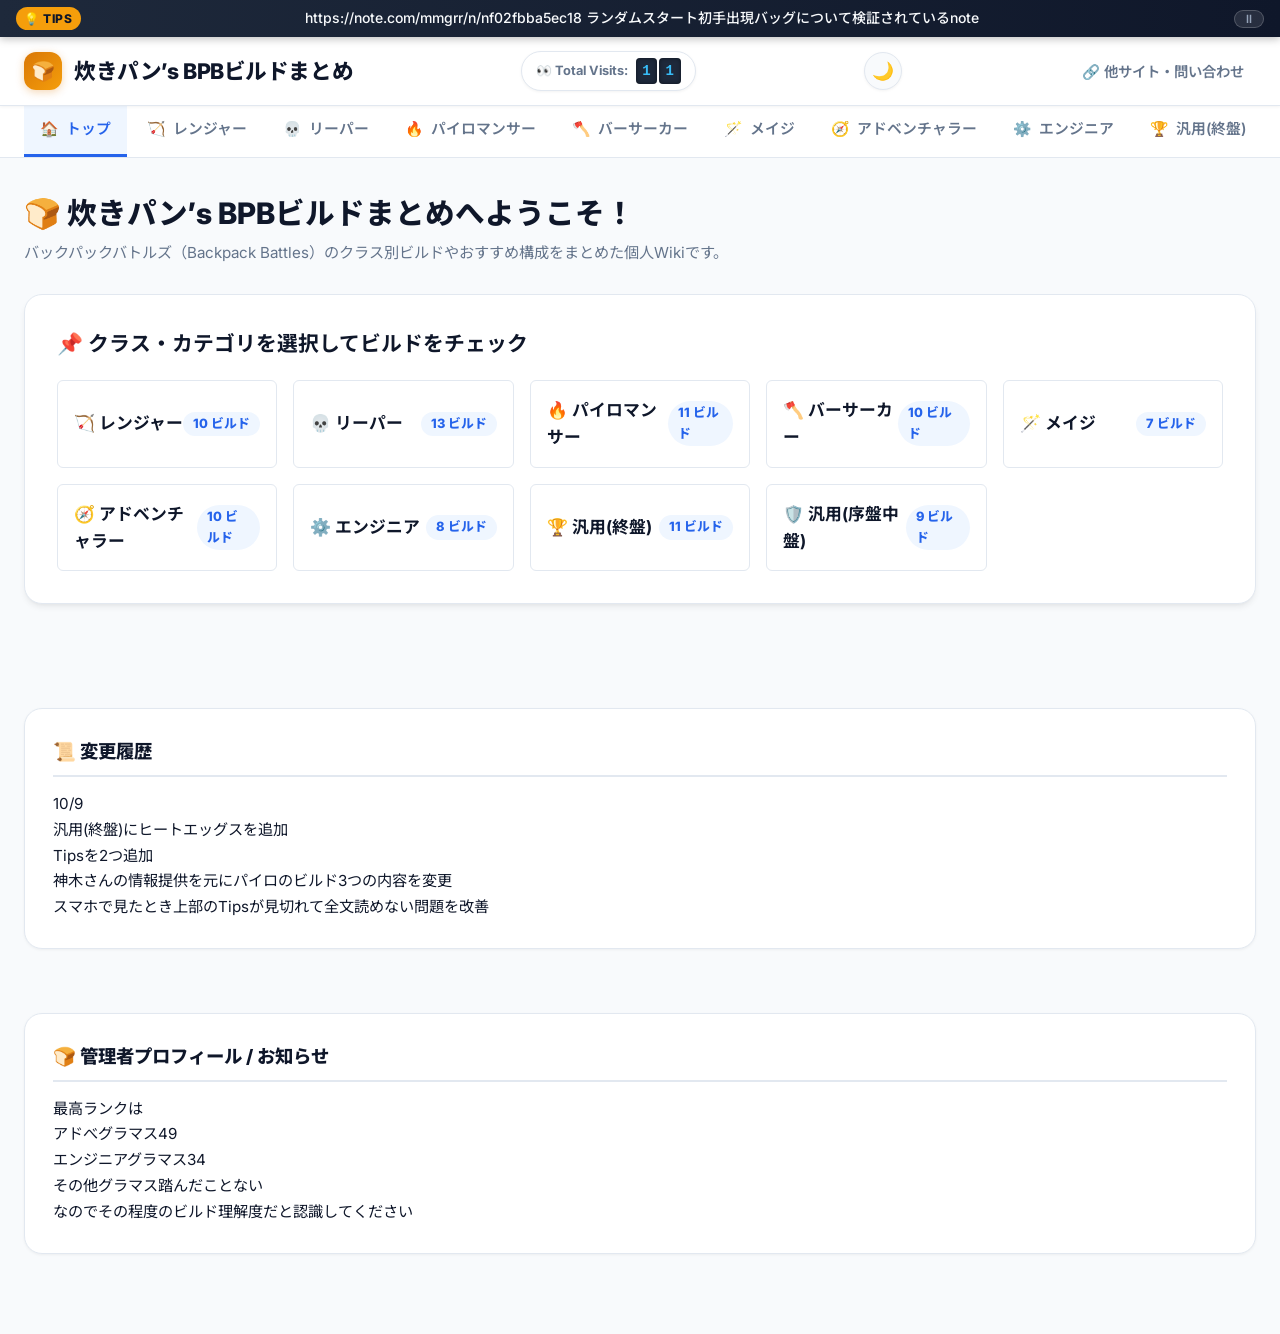
==== commit a8ac24fa: "Initial commit" ====
--- a/index.html
+++ b/index.html
@@ -17,11 +17,13 @@
 </head>
 <body>
 
-  <!-- ランダムTips通知バー -->
+  <!-- ランダムTips通知バー (固定・自動スライド更新・一時停止/再生対応) -->
   <div class="tips-bar" id="random-tips-bar">
     <span class="tips-badge">💡 Tips</span>
-    <span class="tips-text" id="random-tips-text">読み込み中...</span>
-    <button class="tips-refresh" id="tips-refresh-btn" title="他のTipsを表示">↻</button>
+    <div class="tips-text-container">
+      <span class="tips-text" id="random-tips-text">読み込み中...</span>
+    </div>
+    <button class="tips-control-btn" id="tips-toggle-btn" title="自動切り替えを停止">⏸</button>
   </div>
 
   <!-- ヘッダー -->
@@ -44,8 +46,7 @@
       <button id="theme-toggle-btn" class="theme-toggle-btn" title="ダークモード/ライトモード切替">🌙</button>
 
       <div class="sub-links">
-        <span class="sub-link-item disabled">作った他のサイト(準備中)</span>
-        <span class="sub-link-item disabled">問い合わせ(準備中)</span>
+        <a href="#" class="sub-link-item" id="nav-other-contact">🔗 他サイト・問い合わせ</a>
       </div>
     </div>
   </header>
--- a/css/style.css
+++ b/css/style.css
@@ -82,7 +82,20 @@
   text-decoration: none;
 }
 
-/* --- トップ・ランダムTips通知バー --- */
+.inline-link {
+  color: #2563eb;
+  font-weight: 600;
+  text-decoration: underline;
+  text-underline-offset: 3px;
+  word-break: break-all;
+  transition: var(--transition);
+}
+
+.inline-link:hover {
+  color: #1d4ed8;
+}
+
+/* --- トップ・ランダムTips通知バー (最上部固定＆自動スライド) --- */
 .tips-bar {
   background: linear-gradient(90deg, #1e293b, #0f172a);
   color: #f8fafc;
@@ -92,9 +105,11 @@
   align-items: center;
   justify-content: center;
   gap: 10px;
-  box-shadow: inset 0 -1px 0 rgba(255,255,255,0.1);
-  position: relative;
+  box-shadow: 0 2px 8px rgba(0,0,0,0.25);
+  position: sticky;
+  top: 0;
   z-index: 100;
+  height: 37px;
 }
 
 .tips-bar .tips-badge {
@@ -109,27 +124,88 @@
   flex-shrink: 0;
 }
 
+.tips-bar .tips-text-container {
+  flex: 1;
+  min-width: 0;
+  overflow-x: auto;
+  overflow-y: hidden;
+  white-space: nowrap;
+  display: flex;
+  align-items: center;
+  justify-content: center; /* PC等で収まる場合は中央揃え */
+  scrollbar-width: none; /* Firefox */
+  -ms-overflow-style: none; /* IE/Edge */
+  -webkit-overflow-scrolling: touch;
+}
+
+.tips-bar .tips-text-container.is-overflowing {
+  justify-content: flex-start; /* テキストがはみ出る（スライド時）は左寄せ */
+}
+
+.tips-bar .tips-text-container::-webkit-scrollbar {
+  display: none; /* Chrome/Safari */
+}
+
 .tips-bar .tips-text {
   font-weight: 500;
-  overflow: hidden;
-  text-overflow: ellipsis;
   white-space: nowrap;
-  max-width: 900px;
-}
-
-.tips-bar .tips-refresh {
-  background: transparent;
-  border: none;
+  display: inline-block;
+  will-change: transform;
+  padding-right: 24px;
+}
+
+/* 🌟 電光掲示板風 横スライド（マーキー）アニメーション */
+@keyframes tipsMarquee {
+  0% {
+    transform: translateX(0);
+  }
+  12% {
+    transform: translateX(0); /* 開始時は少し静止して読みやすく */
+  }
+  88% {
+    transform: translateX(var(--marquee-distance, 0px));
+  }
+  100% {
+    transform: translateX(var(--marquee-distance, 0px)); /* 終了時も少し静止 */
+  }
+}
+
+.tips-bar .tips-control-btn {
+  background: rgba(255, 255, 255, 0.1);
+  border: 1px solid rgba(255, 255, 255, 0.2);
   color: #94a3b8;
   cursor: pointer;
-  padding: 2px 6px;
-  border-radius: var(--radius-sm);
-  transition: var(--transition);
-}
-
-.tips-bar .tips-refresh:hover {
+  padding: 2px 8px;
+  border-radius: var(--radius-full);
+  font-size: 0.75rem;
+  transition: var(--transition);
+  display: flex;
+  align-items: center;
+  justify-content: center;
+  flex-shrink: 0;
+  margin-left: 6px;
+  line-height: 1;
+}
+
+.tips-bar .tips-control-btn:hover {
   color: #ffffff;
-  background: rgba(255,255,255,0.1);
+  background: rgba(255, 255, 255, 0.25);
+  border-color: rgba(255, 255, 255, 0.4);
+}
+
+.tips-bar .tips-control-btn.paused {
+  color: #f59e0b;
+  border-color: #f59e0b;
+  background: rgba(245, 158, 11, 0.15);
+}
+
+.tips-text.animate-marquee {
+  animation: tipsMarquee var(--marquee-duration, 10s) linear forwards;
+}
+
+.tips-text-container:hover .tips-text,
+.tips-text-container:active .tips-text {
+  animation-play-state: paused;
 }
 
 /* --- ヘッダー ＆ メインナビゲーション --- */
@@ -137,7 +213,7 @@
   background-color: var(--bg-header);
   border-bottom: 1px solid var(--border-color);
   position: sticky;
-  top: 0;
+  top: 37px;
   z-index: 90;
   box-shadow: var(--shadow-sm);
 }
@@ -296,21 +372,37 @@
   border-bottom: 1px solid var(--border-color);
   overflow-x: auto;
   white-space: nowrap;
-  scrollbar-width: none;
+  scrollbar-width: thin;
+  scrollbar-color: var(--border-color) transparent;
   -webkit-overflow-scrolling: touch;
+  padding: 0 16px;
 }
 
 .nav-scroll-wrapper::-webkit-scrollbar {
-  display: none;
+  height: 4px;
+}
+
+.nav-scroll-wrapper::-webkit-scrollbar-track {
+  background: transparent;
+}
+
+.nav-scroll-wrapper::-webkit-scrollbar-thumb {
+  background: var(--border-color);
+  border-radius: 4px;
+}
+
+.nav-scroll-wrapper::-webkit-scrollbar-thumb:hover {
+  background: var(--primary);
 }
 
 .main-nav {
-  max-width: 1280px;
-  margin: 0 auto;
-  padding: 0 24px;
   display: flex;
   flex-wrap: nowrap;
   gap: 4px;
+  width: max-content;
+  min-width: 100%;
+  margin: 0 auto;
+  padding: 0 8px;
 }
 
 .nav-tab {
@@ -602,26 +694,28 @@
   word-break: break-word;
 }
 
-/* --- Tipsページスタイル --- */
+/* --- Tipsページスタイル (全幅1列リストレイアウト) --- */
 .tips-grid {
-  display: grid;
-  grid-template-columns: repeat(auto-fill, minmax(320px, 1fr));
-  gap: 20px;
+  display: flex;
+  flex-direction: column;
+  gap: 12px;
 }
 
 .tips-card {
   background: var(--bg-card);
   border: 1px solid var(--border-color);
   border-radius: var(--radius-md);
-  padding: 20px;
+  padding: 14px 20px;
   box-shadow: var(--shadow-sm);
   display: flex;
+  align-items: center;
   gap: 16px;
   transition: var(--transition);
+  width: 100%;
 }
 
 .tips-card:hover {
-  transform: translateY(-2px);
+  transform: translateX(4px);
   box-shadow: var(--shadow-md);
   border-color: var(--primary);
 }
@@ -629,13 +723,13 @@
 .tips-icon {
   background: #fef3c7;
   color: #d97706;
-  width: 40px;
-  height: 40px;
+  width: 36px;
+  height: 36px;
   border-radius: var(--radius-full);
   display: flex;
   align-items: center;
   justify-content: center;
-  font-size: 1.2rem;
+  font-size: 1.1rem;
   flex-shrink: 0;
 }
 
@@ -643,6 +737,49 @@
   font-size: 0.95rem;
   color: var(--text-main);
   font-weight: 500;
+  flex: 1;
+  white-space: normal;
+  word-break: break-word;
+  overflow-wrap: anywhere;
+  line-height: 1.6;
+  display: flex;
+  align-items: center;
+  gap: 14px;
+}
+
+.tips-content p {
+  margin: 0;
+  padding: 0;
+}
+
+.tips-header {
+  font-size: 0.75rem;
+  font-weight: 800;
+  color: var(--primary);
+  background: var(--primary-light);
+  padding: 3px 10px;
+  border-radius: var(--radius-full);
+  letter-spacing: 0.05em;
+  flex-shrink: 0;
+  white-space: nowrap;
+}
+
+.tips-body {
+  font-size: 0.95rem;
+  color: var(--text-main);
+  line-height: 1.6;
+  flex: 1;
+}
+
+@media (max-width: 640px) {
+  .tips-card {
+    align-items: flex-start;
+  }
+  .tips-content {
+    flex-direction: column;
+    align-items: flex-start;
+    gap: 4px;
+  }
 }
 
 /* --- 右下 ページ最上部に戻るボタン --- */
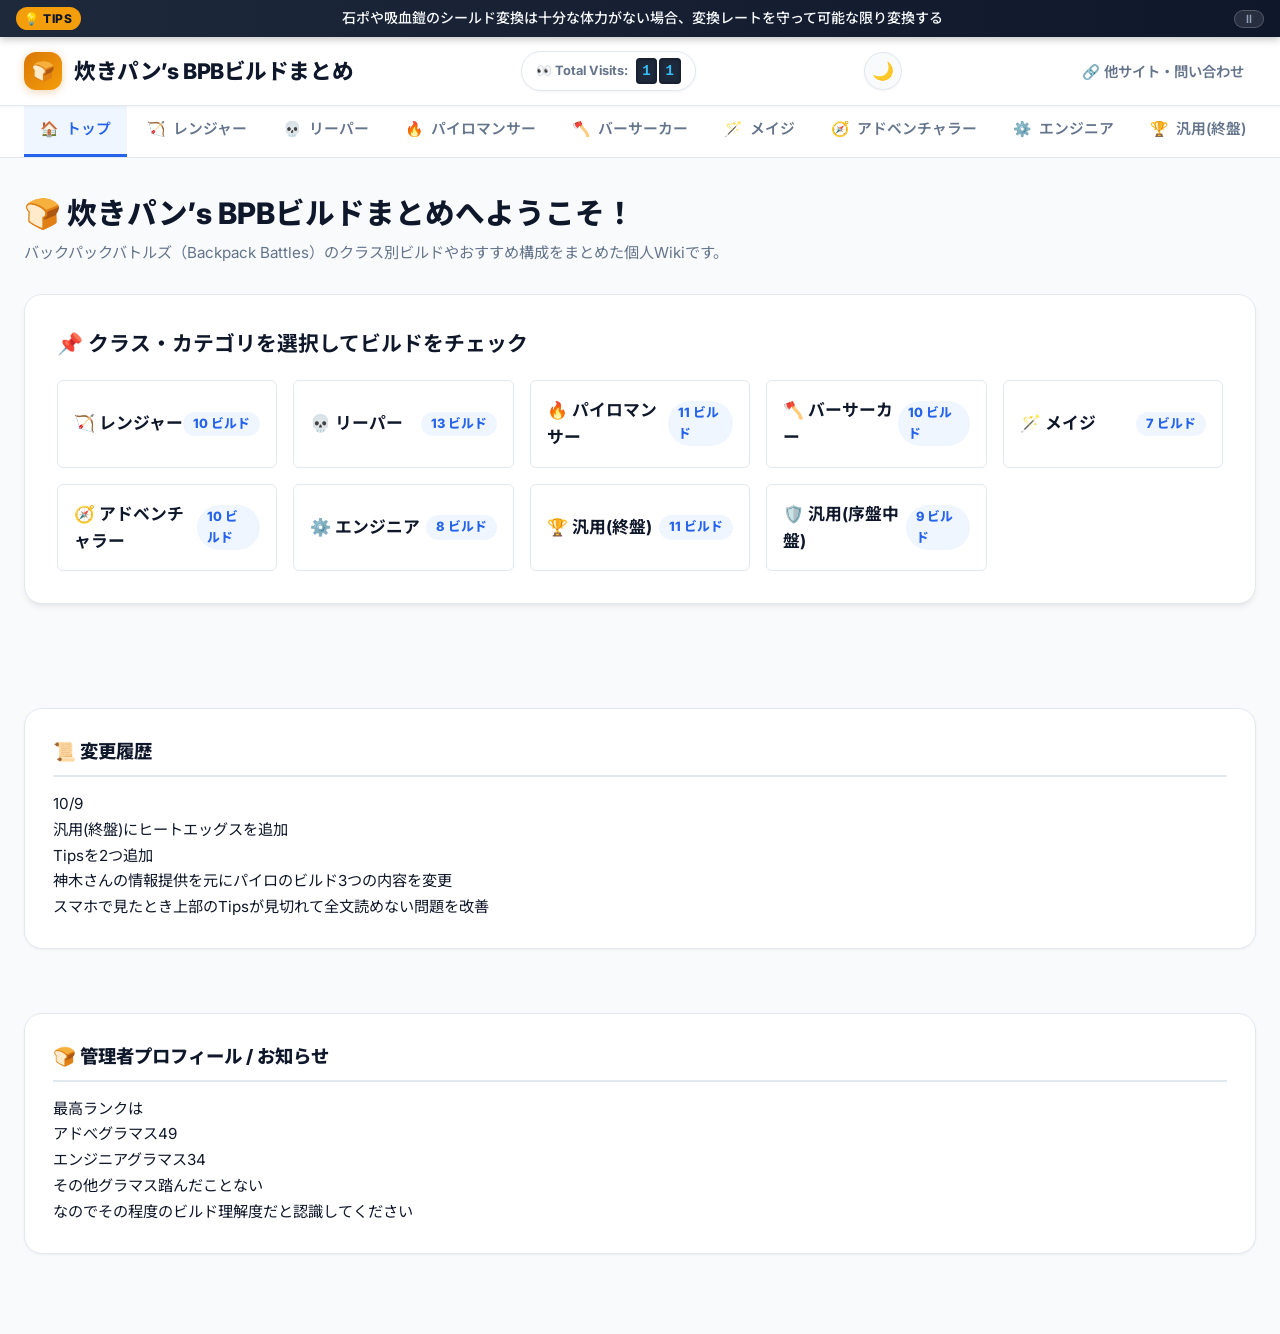
==== commit ccc34b6f: "Fix cache version and localStorage fallback" ====
--- a/index.html
+++ b/index.html
@@ -5,7 +5,7 @@
   <meta name="viewport" content="width=device-width, initial-scale=1.0">
   <title>炊きパン’s BPBビルドまとめ - バックパックバトルズWiki</title>
   <meta name="description" content="Steamのゲーム『バックパックバトルズ（Backpack Battles）』のクラス別ビルド・おすすめ構成・Tipsまとめ個人Wikiサイトです。">
-  <link rel="stylesheet" href="css/style.css?v=1.1.2">
+  <link rel="stylesheet" href="css/style.css?v=1.3.0">
   <script>
     (function() {
       var saved = localStorage.getItem('bpb_theme');
@@ -107,7 +107,7 @@
   <button class="back-to-top" id="back-to-top-btn" title="ページの最上部へ戻る">▲</button>
 
   <!-- データファイル・アプリ処理の読み込み (キャッシュクリア用クエリ付与) -->
-  <script src="js/data.js?v=1.1.4"></script>
-  <script src="js/app.js?v=1.1.4"></script>
+  <script src="js/data.js?v=1.3.0"></script>
+  <script src="js/app.js?v=1.3.0"></script>
 </body>
 </html>
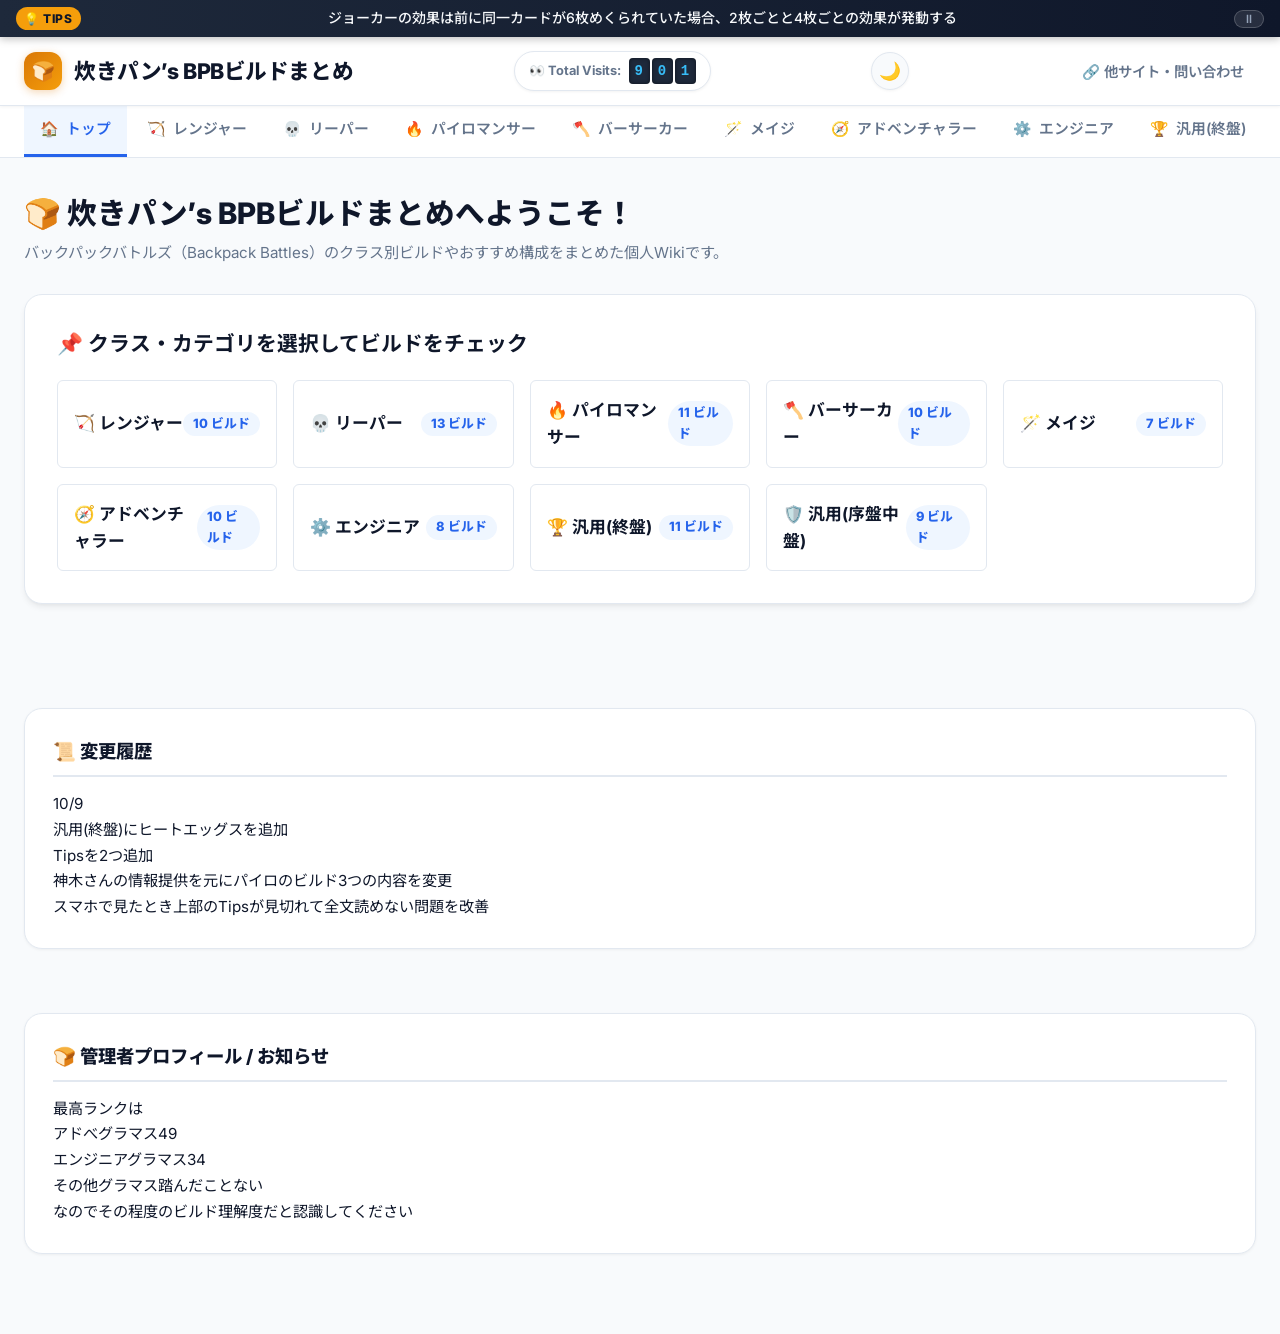
==== commit 638de22e: "Fix visitor counter: migrate to CountAPI with 900 baseline protection" ====
--- a/index.html
+++ b/index.html
@@ -108,6 +108,6 @@
 
   <!-- データファイル・アプリ処理の読み込み (キャッシュクリア用クエリ付与) -->
   <script src="js/data.js?v=1.3.0"></script>
-  <script src="js/app.js?v=1.3.0"></script>
+  <script src="js/app.js?v=1.4.0"></script>
 </body>
 </html>
